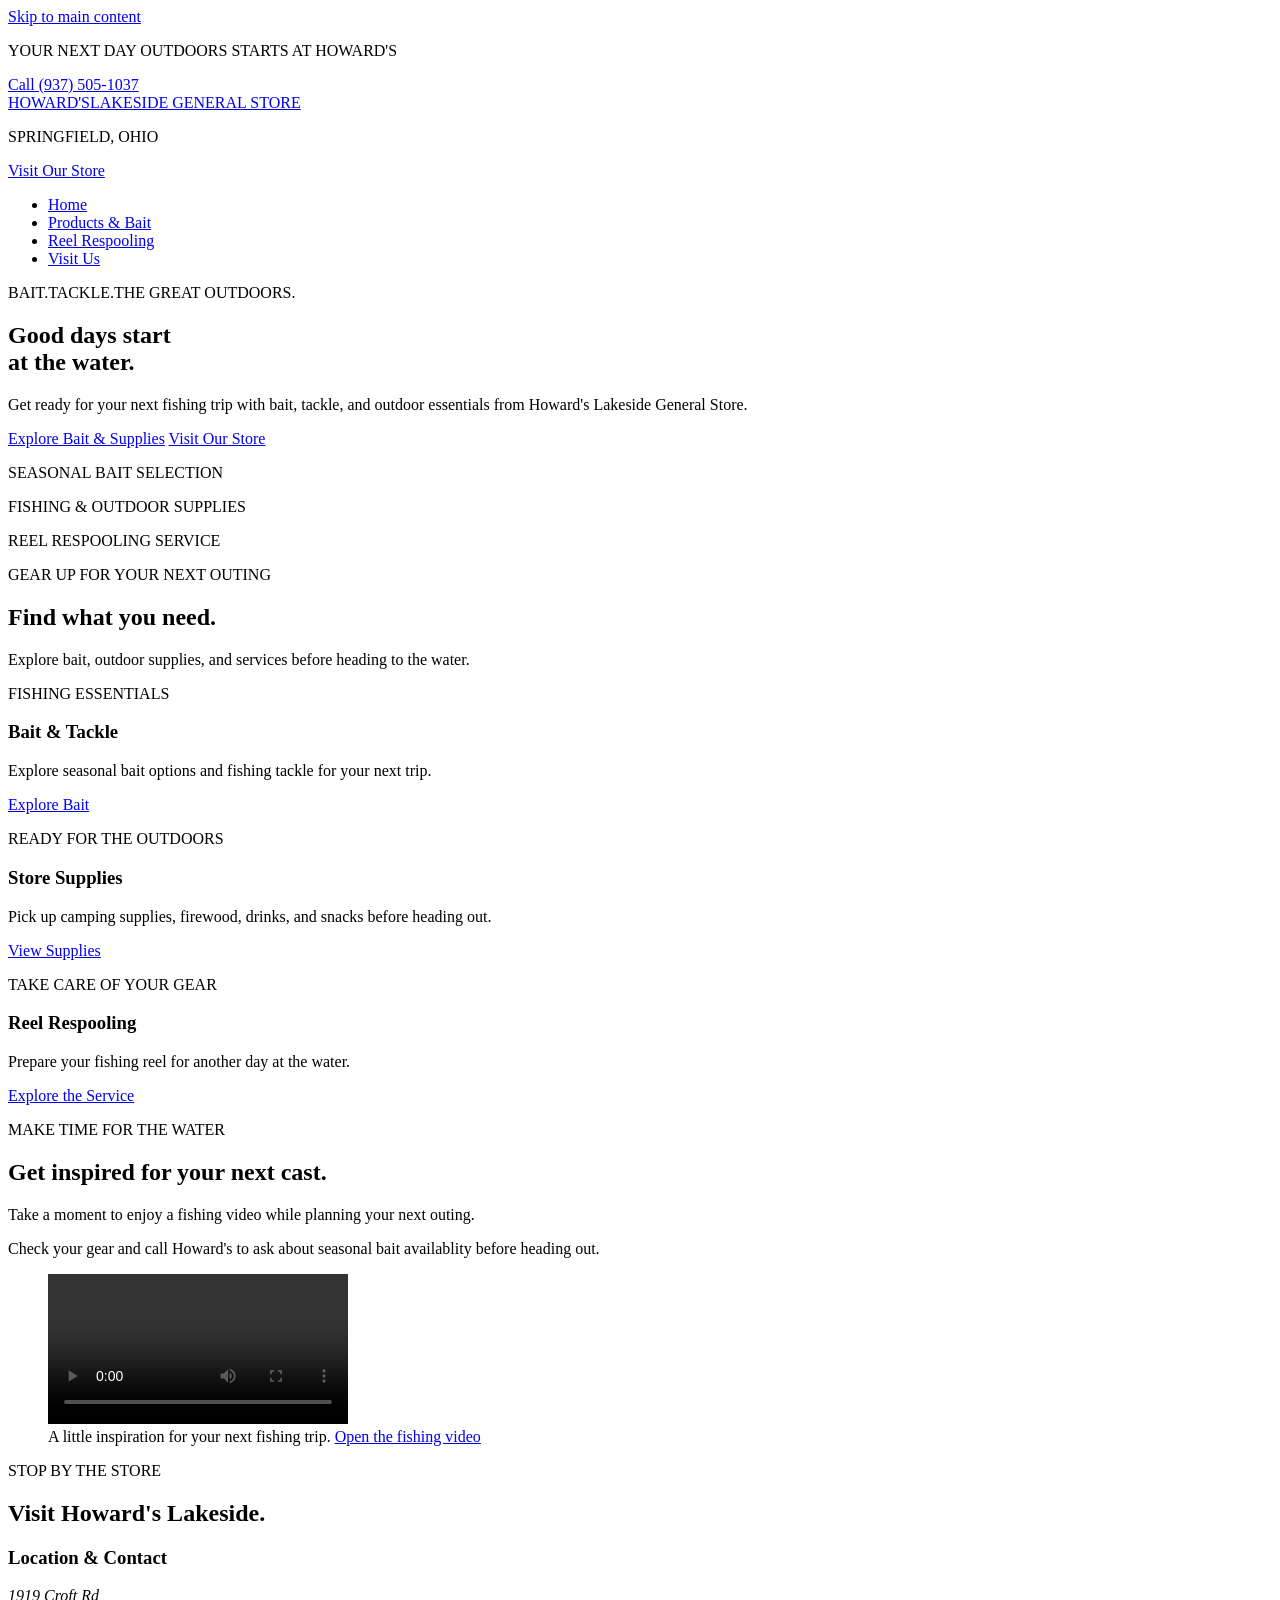
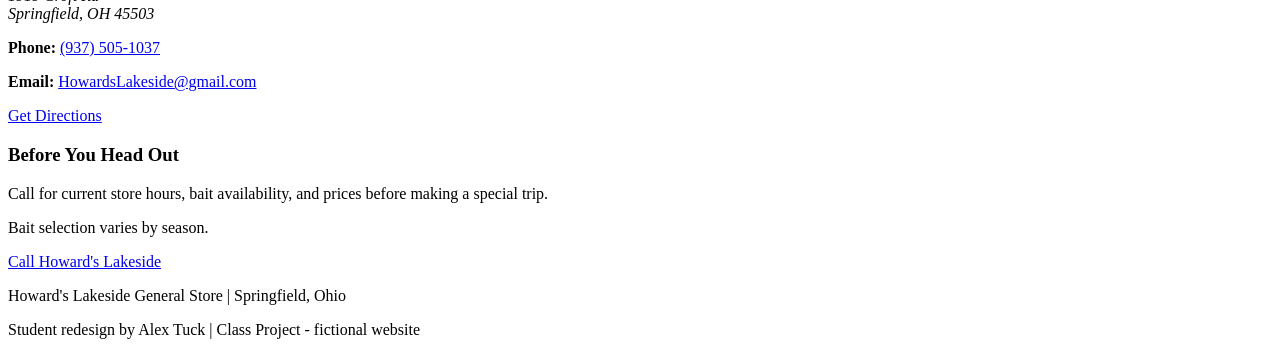
==== index.html @ d1ff8127 "Initial commit - baitshop" ====
<!DOCTYPE html>
<html lang="en">

<head>
    <!-- Alex Tuck | 11/09/2026 -->
    <meta charset="UTF-8">
    <meta name="viewport" content="width=device-width, initial-scale=1.0">
    <title>Howard's Lakeside General Store | Home</title>
    <link rel="stylesheet" href="style.css">
</head>

<body>
    <a class="skip-link" href="#main-content">Skip to main content</a>

    <header class="site-header">
        <div class="announcement">
            <div class="container announcement-layout">
                <p>YOUR NEXT DAY OUTDOORS STARTS AT HOWARD'S</p>
                <a href="tel:+19375051037">Call (937) 505-1037</a>
            </div>
        </div>

        <div class="container brand-row">
            <a class="brand" href="index.html">
                HOWARD'S<span>LAKESIDE GENERAL STORE</span>
            </a>

            <div class="header-location">
                <p>SPRINGFIELD, OHIO</p>
                <a href="#visit">Visit Our Store</a>
            </div>
        </div>

        <nav class="main-nav" aria-label="Main navigation">
            <ul class="container nav-list">
                <li>
                    <a href="index.html" aria-current="page">Home</a>
                </li>
                <li>
                    <a href="products.html">Products &amp; Bait</a>
                </li>
                <li>
                    <a href="products.html#respooling">Reel Respooling</a>
                </li>
                <li>
                    <a href="#visit">Visit Us</a>
                </li>
            </ul>
        </nav>
    </header>

    <main id="main-content" tabindex="-1">
        <section class="hero">
            <div class="container hero-content">
                <p>
                    BAIT.TACKLE.THE GREAT OUTDOORS.
                </p>
                <h1>Good days start<br>at the water.</h1>
                <p class="hero-description">
                    Get ready for your next fishing trip with bait, tackle, and outdoor essentials from Howard's
                    Lakeside General Store.
                </p>

                <div class="button-group">
                    <a class="button button-light" href="products.html">Explore Bait &amp; Supplies</a>
                    <a class="button button-outline-light" href="#visit">Visit Our Store </a>
                </div>
            </div>
        </section>

        <div class="store-highlights">
            <div class="container hightlights-layout">
                <p>SEASONAL BAIT SELECTION</p>
                <p>FISHING &amp; OUTDOOR SUPPLIES</p>
                <p>REEL RESPOOLING SERVICE</p>
            </div>
        </div>

        <section class="section">
            <div class="container">
                <div class="section-heading">
                    <p class="eyebrow">GEAR UP FOR YOUR NEXT OUTING</p>
                    <h2>Find what you need.</h2>
                    <p>Explore bait, outdoor supplies, and services before heading to the water.</p>
                </div>

                <div class="card-grid">
                    <article class="card category-card">
                        <p class="category-label">FISHING ESSENTIALS</p>
                        <h3>Bait &amp; Tackle</h3>

                        <p>
                            Explore seasonal bait options and fishing tackle for your next trip.
                        </p>

                        <a class="button" href="products.html#bait">Explore Bait</a>
                    </article>

                    <article class="card category-card">
                        <p class="category-label">READY FOR THE OUTDOORS</p>
                        <h3>Store Supplies</h3>

                        <p>
                            Pick up camping supplies, firewood, drinks, and snacks before heading out.
                        </p>

                        <a class="button" href="products.html#supplies">View Supplies</a>
                    </article>

                    <article class="card category-card">
                        <p class="category-label">TAKE CARE OF YOUR GEAR</p>
                        <h3>Reel Respooling</h3>

                        <p>
                            Prepare your fishing reel for another day at the water.
                        </p>

                        <a class="button" href="products.html#respooling">Explore the Service</a>
                    </article>
                </div>
            </div>
        </section>

        <section class="section lake-section">
            <div class="container feature-layout">
                <div>
                    <p class="eyebrow">MAKE TIME FOR THE WATER</p>
                    <h2>Get inspired for your next cast.</h2>

                    <p>
                        Take a moment to enjoy a fishing video while planning your next outing.
                    </p>

                    <p>
                        Check your gear and call Howard's to ask about seasonal bait availablity before heading out.
                    </p>
                </div>

                <figure class="video-block">
                    <video controls playsinline preload="metadata" aria-label="Fishing video">
                        <source src="media/reeling.mp4" type="video/mp4">
                        Your browser does not support the video tag.
                    </video>

                    <figcaption>
                        A little inspiration for your next fishing trip.
                        <a href="media/reeling.mp4">Open the fishing video</a>
                    </figcaption>
                </figure>
            </div>
        </section>

        <section class="section" id="visit">
            <div class="container">
                <div class="section-heading">
                    <p class="eyebrow">STOP BY THE STORE</p>
                    <h2>Visit Howard's Lakeside.</h2>
                </div>

                <div class="contact-layout">
                    <div class="card">
                        <h3>Location &amp; Contact</h3>

                        <address>
                            1919 Croft Rd<br>
                            Springfield, OH 45503
                        </address>

                        <p>
                            <strong>Phone:</strong>
                            <a href="tel:+19375051037">(937) 505-1037</a>
                        </p>

                        <p>
                            <strong>Email:</strong>
                            <a href="mailto:HowardsLakeside@gmail.com">HowardsLakeside@gmail.com</a>
                        </p>

                        <a class="button"
                            href="https://www.google.com/maps/search/?api=1&amp;query=1919+Croft+Rd+Springfield+Ohio+45503">Get
                            Directions</a>
                    </div>

                    <div class="visit-note">
                        <h3>Before You Head Out</h3>

                        <p>
                            Call for current store hours, bait availability, and prices before making a special trip.
                        </p>

                        <p>
                            Bait selection varies by season.
                        </p>

                        <a class="text-link" href="tel:+19375051037">Call Howard's Lakeside</a>
                    </div>
                </div>
            </div>
        </section>
    </main>

    <footer class="site-footer">
        <div class="container footer-layout">
            <p>Howard's Lakeside General Store | Springfield, Ohio</p>
            <p>Student redesign by Alex Tuck | Class Project - fictional website</p>
        </div>
    </footer>

</body>

</html>
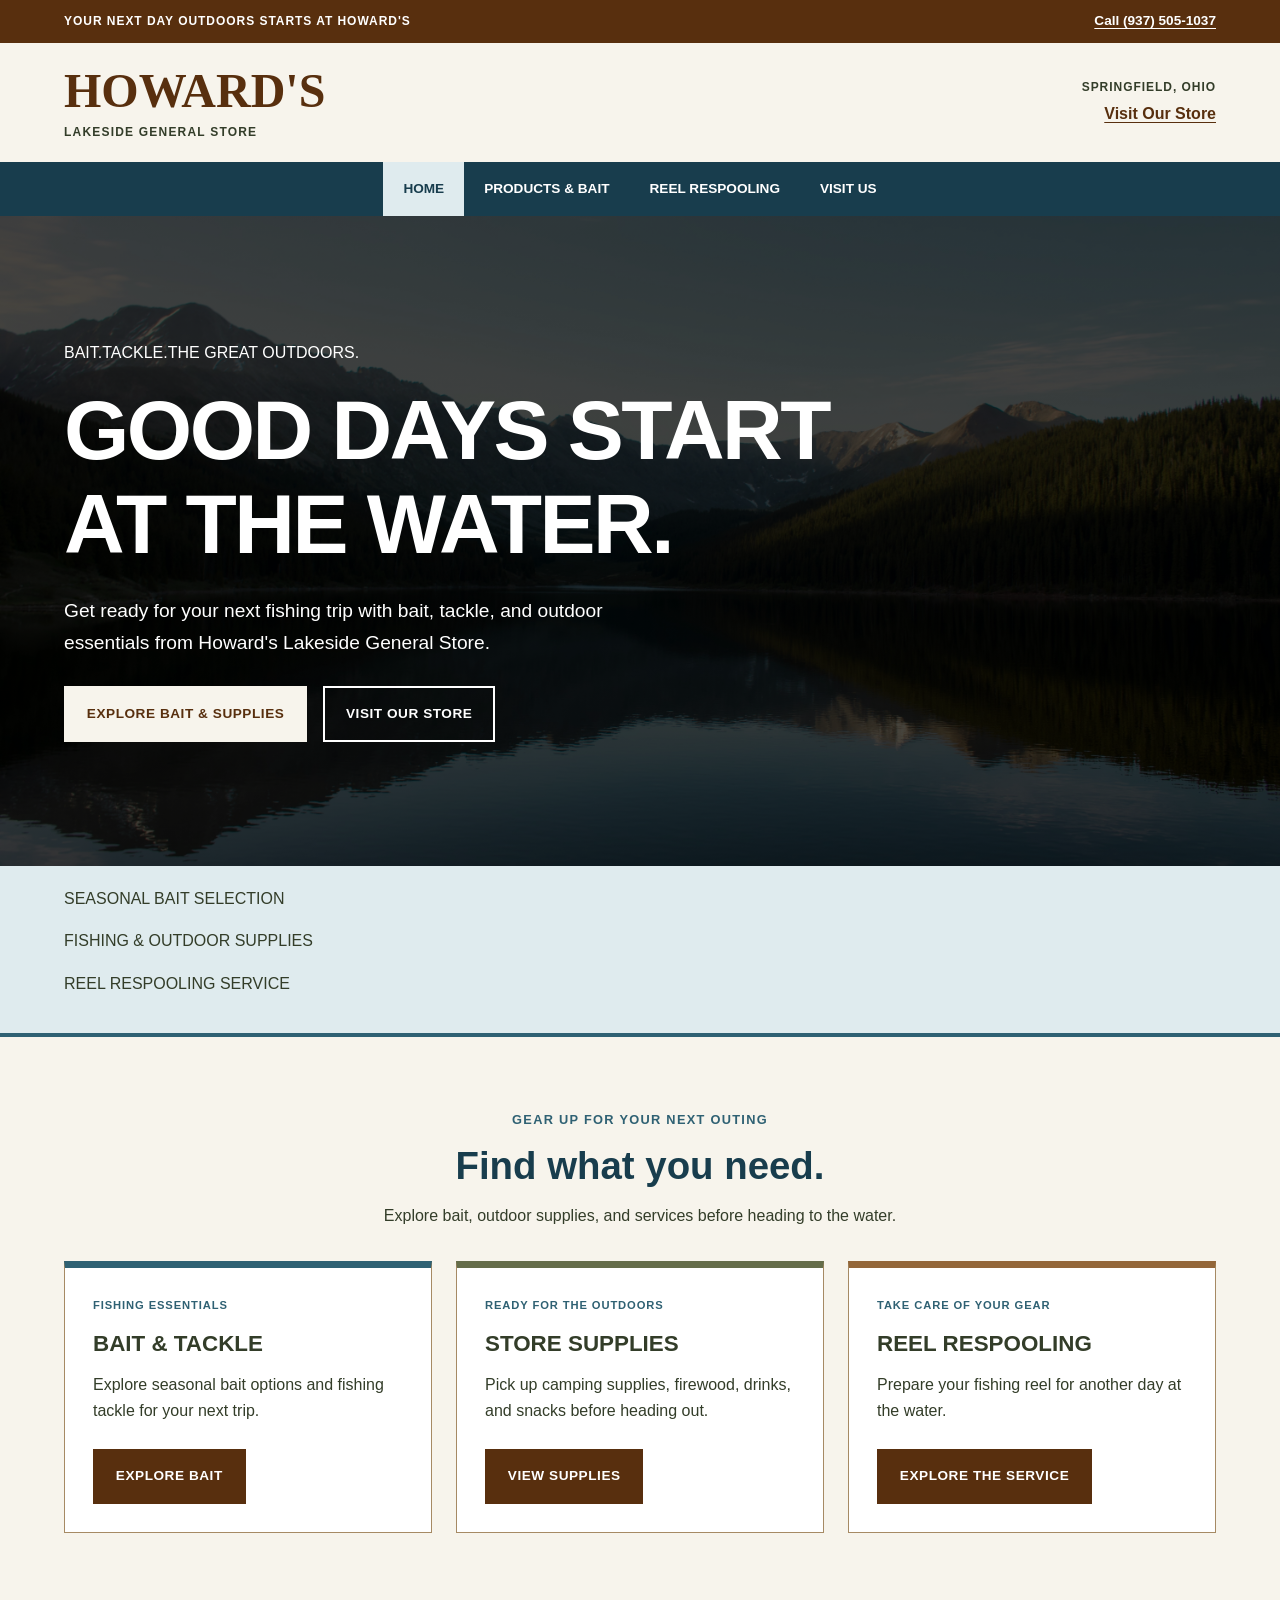
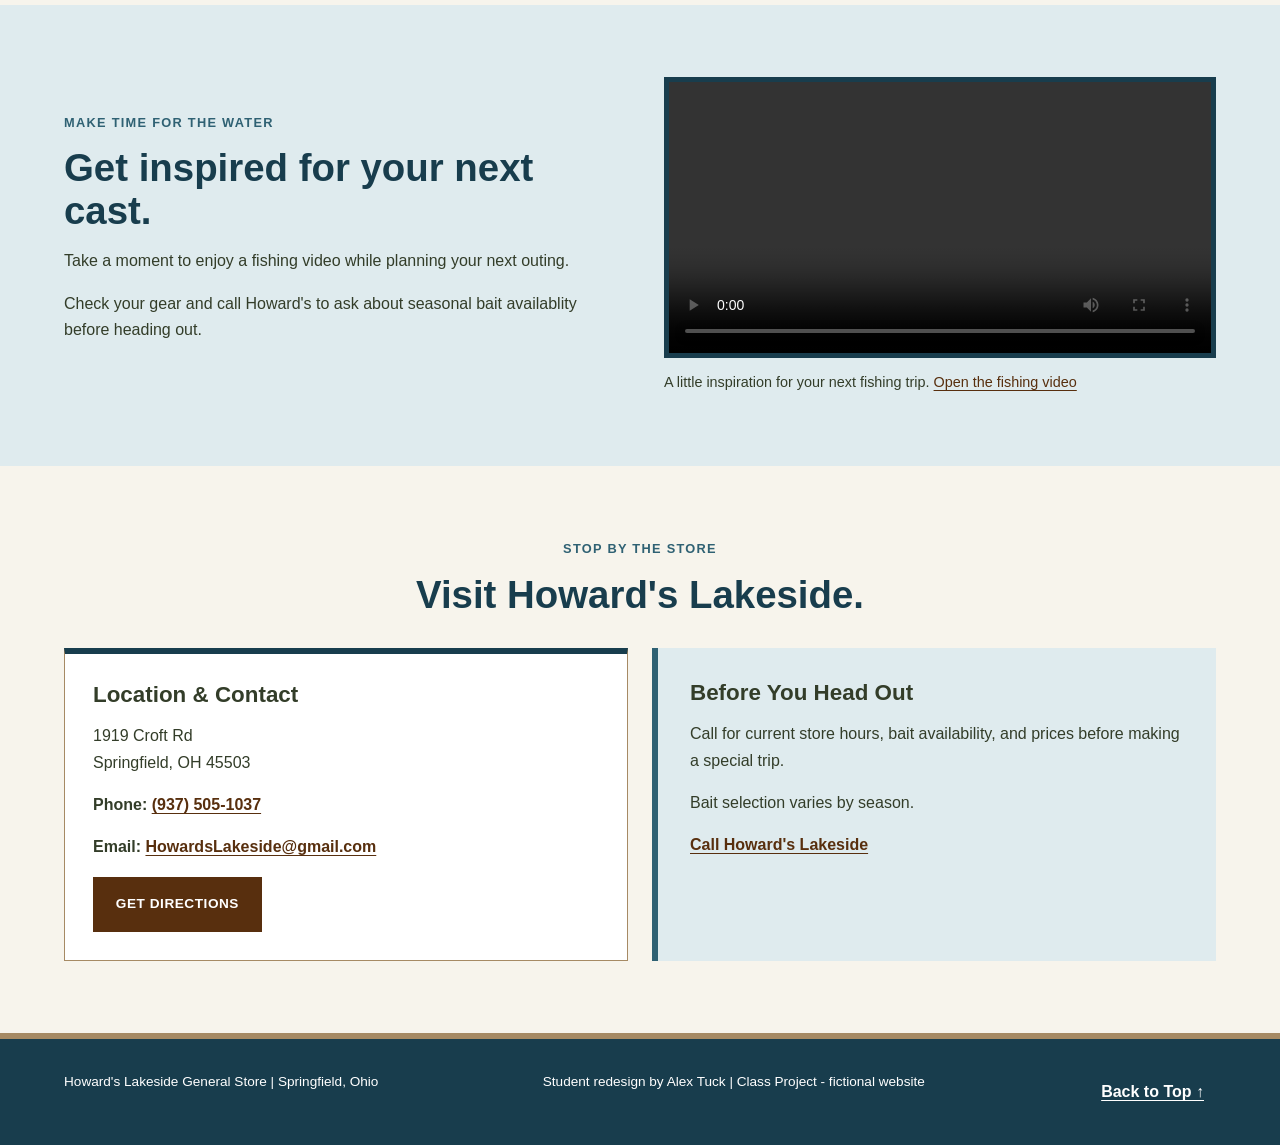
==== commit 04a21fac: "products and styles added, correction made to index" ====
--- a/index.html
+++ b/index.html
@@ -6,7 +6,7 @@
     <meta charset="UTF-8">
     <meta name="viewport" content="width=device-width, initial-scale=1.0">
     <title>Howard's Lakeside General Store | Home</title>
-    <link rel="stylesheet" href="style.css">
+    <link rel="stylesheet" href="styles.css">
 </head>
 
 <body>
@@ -203,6 +203,7 @@
         <div class="container footer-layout">
             <p>Howard's Lakeside General Store | Springfield, Ohio</p>
             <p>Student redesign by Alex Tuck | Class Project - fictional website</p>
+            <a class="back-to-top" href="#top">Back to Top ↑</a>
         </div>
     </footer>
 
--- a/styles.css
+++ b/styles.css
@@ -0,0 +1,683 @@
+/* ---------- Color Palette ---------- */
+
+:root {
+  --brown-dark: #582f0e;
+  --brown: #7f4f24;
+  --brown-medium: #936639;
+  --tan: #a68a64;
+  --wheat: #b6ad90;
+
+  --sage: #c2c5aa;
+  --olive-light: #a4ac86;
+  --moss: #656d4a;
+  --olive: #414833;
+  --olive-dark: #333d29;
+
+  --lake-dark: #183d4d;
+  --lake: #2f6173;
+  --lake-light: #dfebee;
+
+  --cream: #f7f4ec;
+  --white: #ffffff;
+}
+
+/* ---------- Base styles ---------- */
+
+* {
+  box-sizing: border-box;
+}
+
+body {
+  margin: 0;
+  background-color: var(--cream);
+  color: var(--olive-dark);
+  font-family: Arial, Helvetica, sans-serif;
+  font-size: 1rem;
+  line-height: 1.65;
+}
+
+h1,
+h2,
+h3 {
+  margin-top: 0;
+  font-family: "Arial Black", Arial, Helvetica, sans-serif;
+  font-weight: 900;
+  line-height: 1.12;
+}
+
+h1 {
+  margin-bottom: 1.25rem;
+  color: var(--olive-dark);
+  font-size: 2.25rem;
+}
+
+h2 {
+  margin-bottom: 1rem;
+  color: var(--lake-dark);
+  font-size: 2rem;
+}
+
+h3 {
+  margin-bottom: 1rem;
+  color: var(--olive-dark);
+  font-size: 1.4rem;
+}
+
+p {
+  margin: 0 0 1rem;
+}
+
+a {
+  color: var(--brown-dark);
+  text-underline-offset: 0.2em;
+  overflow-wrap: anywhere;
+}
+
+a:hover {
+  text-decoration-thickness: 0.15em;
+}
+
+img,
+video {
+  display: block;
+  max-width: 100%;
+}
+
+.container {
+  width: 90%;
+  max-width: 1200px;
+  margin: 0 auto;
+}
+
+.section {
+  padding: 3.5rem 0;
+}
+
+.section-tint {
+  background-color: var(--sage);
+}
+
+.lake-section {
+  background-color: var(--lake-light);
+}
+
+.eyebrow {
+  margin-bottom: 0.85rem;
+  color: var(--lake);
+  font-size: 0.8rem;
+  font-weight: bold;
+  letter-spacing: 0.1em;
+  text-transform: uppercase;
+}
+
+.section-heading {
+  max-width: 700px;
+  margin: 0 auto 2rem;
+  text-align: center;
+}
+
+/* ---------- Accessibility ---------- */
+
+.skip-link {
+  position: absolute;
+  top: -120px;
+  left: 1rem;
+  z-index: 100;
+  padding: 0.8rem 1rem;
+  background-color: var(--white);
+  color: var(--olive-dark);
+  font-weight: bold;
+}
+
+.skip-link:focus {
+  top: 1rem;
+}
+
+a:focus-visible,
+video:focus-visible {
+  outline: 3px solid var(--brown-dark);
+  outline-offset: 4px;
+}
+
+.announcement a:focus-visible,
+.main-nav a:focus-visible,
+.hero a:focus-visible,
+.site-footer a:focus-visible {
+  outline-color: var(--white);
+}
+
+/* ---------- Announcement ---------- */
+
+.announcement {
+  padding: 0.65rem 0;
+  background-color: var(--brown-dark);
+  color: var(--white);
+}
+
+.announcement-layout {
+  display: flex;
+  flex-wrap: wrap;
+  align-items: center;
+  justify-content: center;
+  gap: 0.35rem 1.5rem;
+  text-align: center;
+}
+
+.announcement p {
+  margin: 0;
+  font-size: 0.75rem;
+  font-weight: bold;
+  letter-spacing: 0.08em;
+}
+
+.announcement a {
+  color: var(--white);
+  font-size: 0.85rem;
+  font-weight: bold;
+}
+
+/* ---------- Branding ---------- */
+
+.site-header {
+  background-color: var(--cream);
+}
+
+.brand-row {
+  display: flex;
+  flex-direction: column;
+  align-items: center;
+  gap: 1.25rem;
+  padding-top: 1.5rem;
+  padding-bottom: 1.5rem;
+  text-align: center;
+}
+
+.brand {
+  color: var(--brown-dark);
+  font-family: Georgia, "Times New Roman", serif;
+  font-size: 2.5rem;
+  font-weight: bold;
+  line-height: 1;
+  text-decoration: none;
+}
+
+.brand span {
+  display: block;
+  margin-top: 0.65rem;
+  color: var(--olive-dark);
+  font-family: Arial, Helvetica, sans-serif;
+  font-size: 0.75rem;
+  font-weight: bold;
+  letter-spacing: 0.1em;
+}
+
+.header-location p {
+  margin-bottom: 0.2rem;
+  font-size: 0.75rem;
+  font-weight: bold;
+  letter-spacing: 0.08em;
+}
+
+.header-location a {
+  font-weight: bold;
+}
+
+/* ---------- Navigation ---------- */
+
+.main-nav {
+  background-color: var(--lake-dark);
+}
+
+.nav-list {
+  display: flex;
+  flex-wrap: wrap;
+  justify-content: center;
+  gap: 0;
+  padding: 0;
+  list-style: none;
+}
+
+.nav-list a {
+  display: block;
+  padding: 1rem 0.85rem;
+  color: var(--white);
+  font-size: 0.85rem;
+  font-weight: bold;
+  text-align: center;
+  text-decoration: none;
+  text-transform: uppercase;
+}
+
+.nav-list a:hover,
+.nav-list a[aria-current="page"] {
+  background-color: var(--lake-light);
+  color: var(--lake-dark);
+}
+
+/* ---------- Buttons ---------- */
+
+.button-group {
+  display: flex;
+  flex-wrap: wrap;
+  gap: 1rem;
+  margin-top: 1.75rem;
+}
+
+.button {
+  display: inline-block;
+  padding: 0.9rem 1.3rem;
+  border: 2px solid var(--brown-dark);
+  background-color: var(--brown-dark);
+  color: var(--white);
+  font-size: 0.85rem;
+  font-weight: bold;
+  letter-spacing: 0.04em;
+  text-align: center;
+  text-decoration: none;
+  text-transform: uppercase;
+}
+
+.button:hover {
+  border-color: var(--brown);
+  background-color: var(--brown);
+  color: var(--white);
+}
+
+.button-light {
+  border-color: var(--cream);
+  background-color: var(--cream);
+  color: var(--brown-dark);
+}
+
+.button-light:hover {
+  border-color: var(--lake-light);
+  background-color: var(--lake-light);
+  color: var(--lake-dark);
+}
+
+.button-outline-light {
+  border-color: var(--white);
+  background-color: transparent;
+  color: var(--white);
+}
+
+.button-outline-light:hover {
+  border-color: var(--white);
+  background-color: var(--white);
+  color: var(--lake-dark);
+}
+
+/* ---------- Hero ---------- */
+
+.hero {
+  display: flex;
+  align-items: center;
+  min-height: 540px;
+  padding: 4rem 0;
+  background-color: var(--lake-dark);
+
+  background-image:
+    linear-gradient(
+      rgb(0 0 0 / 72%),
+      rgb(0 0 0 / 72%)
+    ),
+    url("images/lake.jpg");
+
+  background-position: center;
+  background-size: cover;
+  background-repeat: no-repeat;
+}
+
+.hero-content {
+  color: var(--white);
+}
+
+.hero h1 {
+  max-width: 850px;
+  margin-bottom: 1.5rem;
+  color: var(--white);
+  font-size: 2.8rem;
+  letter-spacing: -0.03em;
+  text-transform: uppercase;
+}
+
+.hero .eyebrow {
+  color: var(--white);
+}
+
+.hero-description {
+  max-width: 580px;
+  font-size: 1.1rem;
+}
+
+/* ---------- Highlights ---------- */
+
+.store-highlights {
+  padding: 1.25rem 0;
+  border-bottom: 4px solid var(--lake);
+  background-color: var(--lake-light);
+}
+
+.highlights-layout {
+  display: grid;
+  gap: 0.8rem;
+  text-align: center;
+}
+
+.highlights-layout p {
+  margin: 0;
+  color: var(--lake-dark);
+  font-size: 0.8rem;
+  font-weight: bold;
+  letter-spacing: 0.04em;
+}
+
+/* ---------- Cards and layouts ---------- */
+
+.card-grid,
+.feature-layout,
+.contact-layout {
+  display: grid;
+  grid-template-columns: minmax(0, 1fr);
+  gap: 1.5rem;
+}
+
+.card-grid {
+  margin-top: 2rem;
+}
+
+.card {
+  min-width: 0;
+  padding: 1.75rem;
+  border: 1px solid var(--tan);
+  background-color: var(--white);
+}
+
+.card a,
+.text-link {
+  font-weight: bold;
+}
+
+.category-card {
+  display: flex;
+  flex-direction: column;
+  align-items: flex-start;
+  border-top: 7px solid var(--lake);
+}
+
+.category-card:nth-child(2) {
+  border-top-color: var(--moss);
+}
+
+.category-card:nth-child(3) {
+  border-top-color: var(--brown-medium);
+}
+
+.category-label {
+  margin-bottom: 1rem;
+  color: var(--lake);
+  font-size: 0.7rem;
+  font-weight: bold;
+  letter-spacing: 0.08em;
+}
+
+.category-card h3 {
+  text-transform: uppercase;
+}
+
+.category-card .button {
+  margin-top: auto;
+}
+
+.category-card > p:not(.category-label) {
+  margin-bottom: 1.5rem;
+}
+
+.feature-layout {
+  align-items: center;
+}
+
+.feature-layout > * {
+  min-width: 0;
+}
+
+.feature-image {
+  width: 100%;
+  height: 300px;
+  border: 5px solid var(--cream);
+  object-fit: cover;
+}
+
+/* ---------- Video ---------- */
+
+.video-block {
+  min-width: 0;
+  margin: 0;
+}
+
+.video-block video {
+  width: 100%;
+  height: auto;
+  border: 5px solid var(--lake-dark);
+  background-color: var(--lake-dark);
+}
+
+figcaption {
+  margin-top: 0.8rem;
+  color: var(--olive-dark);
+  font-size: 0.9rem;
+}
+
+/* ---------- Contact ---------- */
+
+address {
+  margin-bottom: 1rem;
+  font-style: normal;
+}
+
+.visit-note {
+  padding: 2rem;
+  border-left: 6px solid var(--lake);
+  background-color: var(--lake-light);
+}
+
+.contact-layout .card {
+  border-top: 6px solid var(--lake-dark);
+}
+
+/* ---------- Products ---------- */
+
+.page-banner {
+  padding: 3.5rem 0;
+  border-bottom: 7px solid var(--lake);
+  background-color: var(--sage);
+}
+
+.page-banner h1 {
+  text-transform: uppercase;
+}
+
+.notice {
+  padding: 1rem 1.25rem;
+  border-left: 5px solid var(--brown-dark);
+  background-color: var(--white);
+}
+
+.product-list {
+  width: 100%;
+  margin: 0;
+  padding-left: 1.25rem;
+}
+
+.product-list li {
+  padding-bottom: 0.6rem;
+  margin-bottom: 0.6rem;
+  border-bottom: 1px solid var(--sage);
+}
+
+.product-list li:last-child {
+  padding-bottom: 0;
+  margin-bottom: 0;
+  border-bottom: 0;
+}
+
+.service-panel {
+  display: flex;
+  flex-direction: column;
+  align-items: flex-start;
+  gap: 1.5rem;
+  padding: 2rem;
+  border: 2px solid var(--lake-dark);
+  border-top: 7px solid var(--lake);
+  background-color: var(--white);
+}
+
+.service-panel p {
+  max-width: 650px;
+}
+
+/* ---------- Footer ---------- */
+
+.site-footer {
+  padding: 2rem 0;
+  border-top: 6px solid var(--tan);
+  background-color: var(--lake-dark);
+  color: var(--white);
+}
+
+.footer-layout {
+  display: flex;
+  flex-direction: column;
+  gap: 0.75rem;
+}
+
+.site-footer p {
+  margin: 0;
+  font-size: 0.85rem;
+}
+
+.site-footer a {
+  color: var(--white);
+}
+
+/* ---------- Larger phones ---------- */
+
+@media (min-width: 576px) {
+  .hero h1 {
+    font-size: 3.5rem;
+  }
+
+  .nav-list a {
+    padding-right: 1.25rem;
+    padding-left: 1.25rem;
+  }
+}
+
+/* ---------- Tablets ---------- */
+
+@media (min-width: 720px) {
+  .announcement-layout {
+    justify-content: space-between;
+  }
+
+  .brand-row {
+    flex-direction: row;
+    justify-content: space-between;
+    text-align: left;
+  }
+
+  .brand {
+    font-size: 3rem;
+  }
+
+  .header-location {
+    text-align: right;
+  }
+
+  .hero {
+    min-height: 580px;
+  }
+
+  .hero h1 {
+    font-size: 4.25rem;
+  }
+
+  .highlights-layout {
+    grid-template-columns: repeat(3, minmax(0, 1fr));
+  }
+
+  .card-grid {
+    grid-template-columns: repeat(2, minmax(0, 1fr));
+  }
+
+  .feature-layout,
+  .contact-layout {
+    grid-template-columns: repeat(2, minmax(0, 1fr));
+  }
+
+  .section {
+    padding: 4.5rem 0;
+  }
+
+  h2 {
+    font-size: 2.4rem;
+  }
+}
+
+/* ---------- Desktops ---------- */
+
+@media (min-width: 992px) {
+  .hero {
+    min-height: 650px;
+  }
+
+  .hero h1 {
+    font-size: 5.25rem;
+  }
+
+  .hero-description {
+    font-size: 1.2rem;
+  }
+
+  .card-grid {
+    grid-template-columns: repeat(3, minmax(0, 1fr));
+  }
+
+  .feature-layout {
+    gap: 3rem;
+  }
+
+  .feature-image {
+    height: 380px;
+  }
+
+  .service-panel {
+    flex-direction: row;
+    align-items: center;
+    justify-content: space-between;
+  }
+
+  .service-panel .button {
+    flex-shrink: 0;
+  }
+
+  .footer-layout {
+    flex-direction: row;
+    justify-content: space-between;
+  }
+}
+
+/* Back to top link */
+.back-to-top {
+  display: inline-block;
+  padding: 0.5rem 0.75rem;
+  color: var(--white);
+  font-weight: bold;
+  text-decoration: underline;
+  white-space: nowrap;
+}
+
+.back-to-top:hover {
+  color: var(--lake-light);
+}
+
